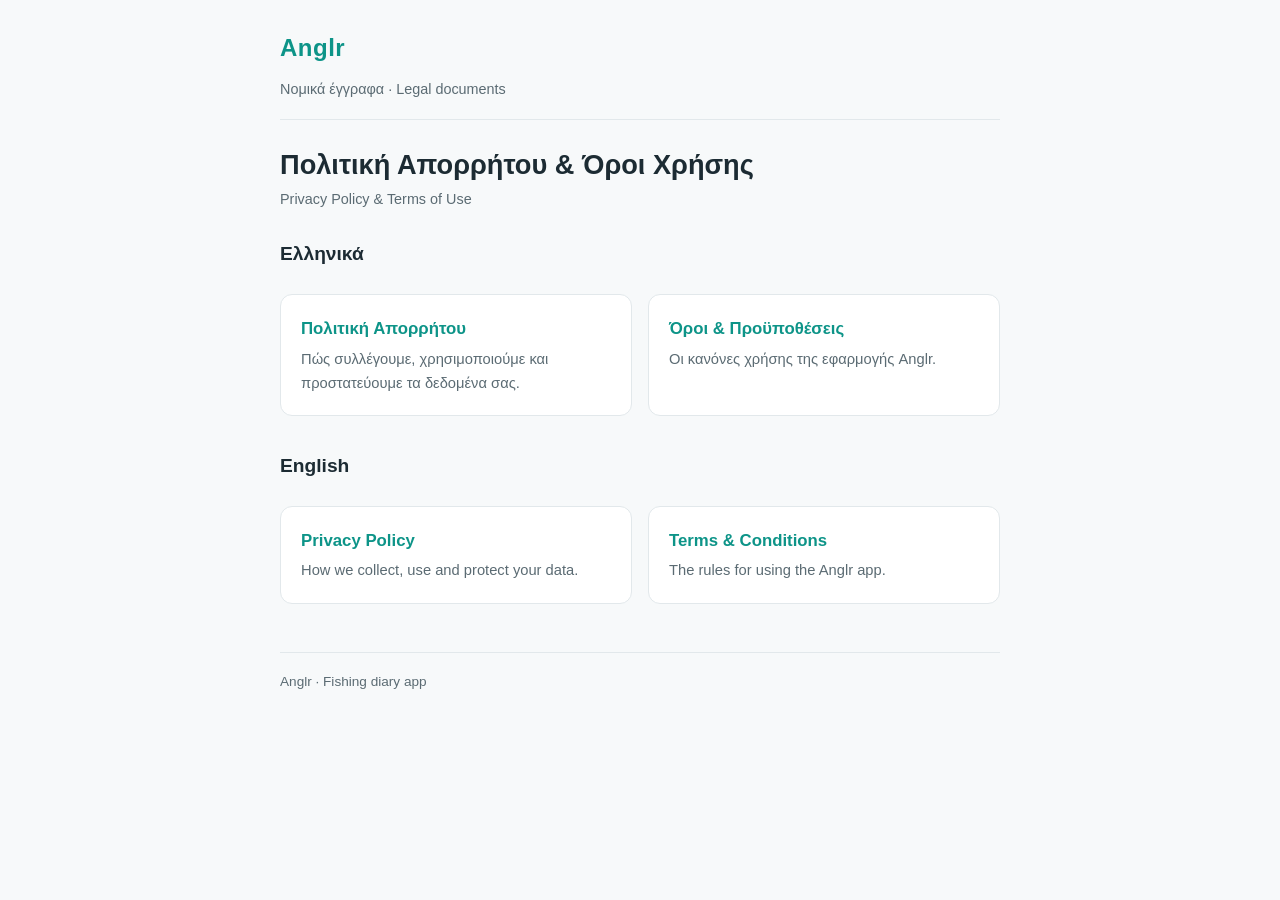
==== index.html @ d7c1d0d6 "Add Anglr legal documents (privacy + terms, EL/EN) Static GitHub Pages site with Privacy Policy and " ====
<!DOCTYPE html>
<html lang="el">
<head>
<meta charset="utf-8">
<meta name="viewport" content="width=device-width, initial-scale=1">
<title>Anglr — Νομικά έγγραφα / Legal</title>
<link rel="stylesheet" href="style.css">
</head>
<body>
<div class="wrap">
  <header class="site">
    <a class="brand" href="index.html">Anglr</a>
    <div class="langbar">Νομικά έγγραφα &middot; Legal documents</div>
  </header>

  <h1>Πολιτική Απορρήτου &amp; Όροι Χρήσης</h1>
  <p class="updated">Privacy Policy &amp; Terms of Use</p>

  <h2 style="margin-top:26px;">Ελληνικά</h2>
  <div class="card-grid">
    <a class="card" href="el/privacy.html">
      <div class="t">Πολιτική Απορρήτου</div>
      <div class="d">Πώς συλλέγουμε, χρησιμοποιούμε και προστατεύουμε τα δεδομένα σας.</div>
    </a>
    <a class="card" href="el/terms.html">
      <div class="t">Όροι &amp; Προϋποθέσεις</div>
      <div class="d">Οι κανόνες χρήσης της εφαρμογής Anglr.</div>
    </a>
  </div>

  <h2>English</h2>
  <div class="card-grid">
    <a class="card" href="en/privacy.html">
      <div class="t">Privacy Policy</div>
      <div class="d">How we collect, use and protect your data.</div>
    </a>
    <a class="card" href="en/terms.html">
      <div class="t">Terms &amp; Conditions</div>
      <div class="d">The rules for using the Anglr app.</div>
    </a>
  </div>

  <footer class="site">
    Anglr &middot; Fishing diary app
  </footer>
</div>
</body>
</html>
---- style.css ----
:root {
  --bg: #f7f9fa;
  --surface: #ffffff;
  --text: #1c2b33;
  --muted: #5b6b73;
  --border: #e2e8eb;
  --accent: #0d9488; /* Harbor teal */
  --accent-hover: #0b7d72;
  --maxw: 760px;
}

@media (prefers-color-scheme: dark) {
  :root {
    --bg: #0e1518;
    --surface: #16232a;
    --text: #e8eef0;
    --muted: #9fb1b8;
    --border: #24353d;
    --accent: #2dd4bf;
    --accent-hover: #5eead4;
  }
}

* { box-sizing: border-box; }

html { -webkit-text-size-adjust: 100%; }

body {
  margin: 0;
  background: var(--bg);
  color: var(--text);
  font-family: -apple-system, BlinkMacSystemFont, "Segoe UI", Roboto, Helvetica, Arial, sans-serif;
  line-height: 1.65;
  font-size: 17px;
}

.wrap {
  max-width: var(--maxw);
  margin: 0 auto;
  padding: 28px 20px 80px;
}

header.site {
  border-bottom: 1px solid var(--border);
  padding-bottom: 18px;
  margin-bottom: 28px;
}

.brand {
  font-size: 1.5rem;
  font-weight: 700;
  color: var(--accent);
  letter-spacing: 0.5px;
  text-decoration: none;
}

.langbar {
  margin-top: 10px;
  font-size: 0.9rem;
  color: var(--muted);
}

.langbar a { color: var(--accent); text-decoration: none; font-weight: 600; }
.langbar a:hover { text-decoration: underline; }
.langbar .sep { color: var(--border); margin: 0 8px; }

h1 { font-size: 1.7rem; line-height: 1.25; margin: 0 0 6px; }
h2 { font-size: 1.2rem; margin: 34px 0 10px; }
h3 { font-size: 1.02rem; margin: 22px 0 6px; }

.updated {
  color: var(--muted);
  font-size: 0.9rem;
  margin: 0 0 8px;
}

p, li { color: var(--text); }
ul { padding-left: 22px; }
li { margin: 5px 0; }

a { color: var(--accent); }
a:hover { color: var(--accent-hover); }

.card-grid {
  display: grid;
  grid-template-columns: 1fr 1fr;
  gap: 16px;
  margin-top: 24px;
}

@media (max-width: 560px) {
  .card-grid { grid-template-columns: 1fr; }
  body { font-size: 16px; }
}

.card {
  display: block;
  background: var(--surface);
  border: 1px solid var(--border);
  border-radius: 12px;
  padding: 20px;
  text-decoration: none;
  color: var(--text);
  transition: border-color 0.15s ease, transform 0.15s ease;
}
.card:hover { border-color: var(--accent); transform: translateY(-2px); }
.card .t { font-weight: 700; font-size: 1.05rem; margin-bottom: 4px; color: var(--accent); }
.card .d { color: var(--muted); font-size: 0.92rem; }

.note {
  background: var(--surface);
  border: 1px solid var(--border);
  border-left: 3px solid var(--accent);
  border-radius: 8px;
  padding: 12px 16px;
  margin: 18px 0;
  font-size: 0.95rem;
  color: var(--muted);
}

footer.site {
  border-top: 1px solid var(--border);
  margin-top: 48px;
  padding-top: 18px;
  font-size: 0.85rem;
  color: var(--muted);
}

.toc {
  background: var(--surface);
  border: 1px solid var(--border);
  border-radius: 10px;
  padding: 14px 18px;
  margin: 20px 0 28px;
  font-size: 0.94rem;
}
.toc ol { margin: 6px 0 0; padding-left: 22px; }
.toc a { text-decoration: none; }
.toc a:hover { text-decoration: underline; }
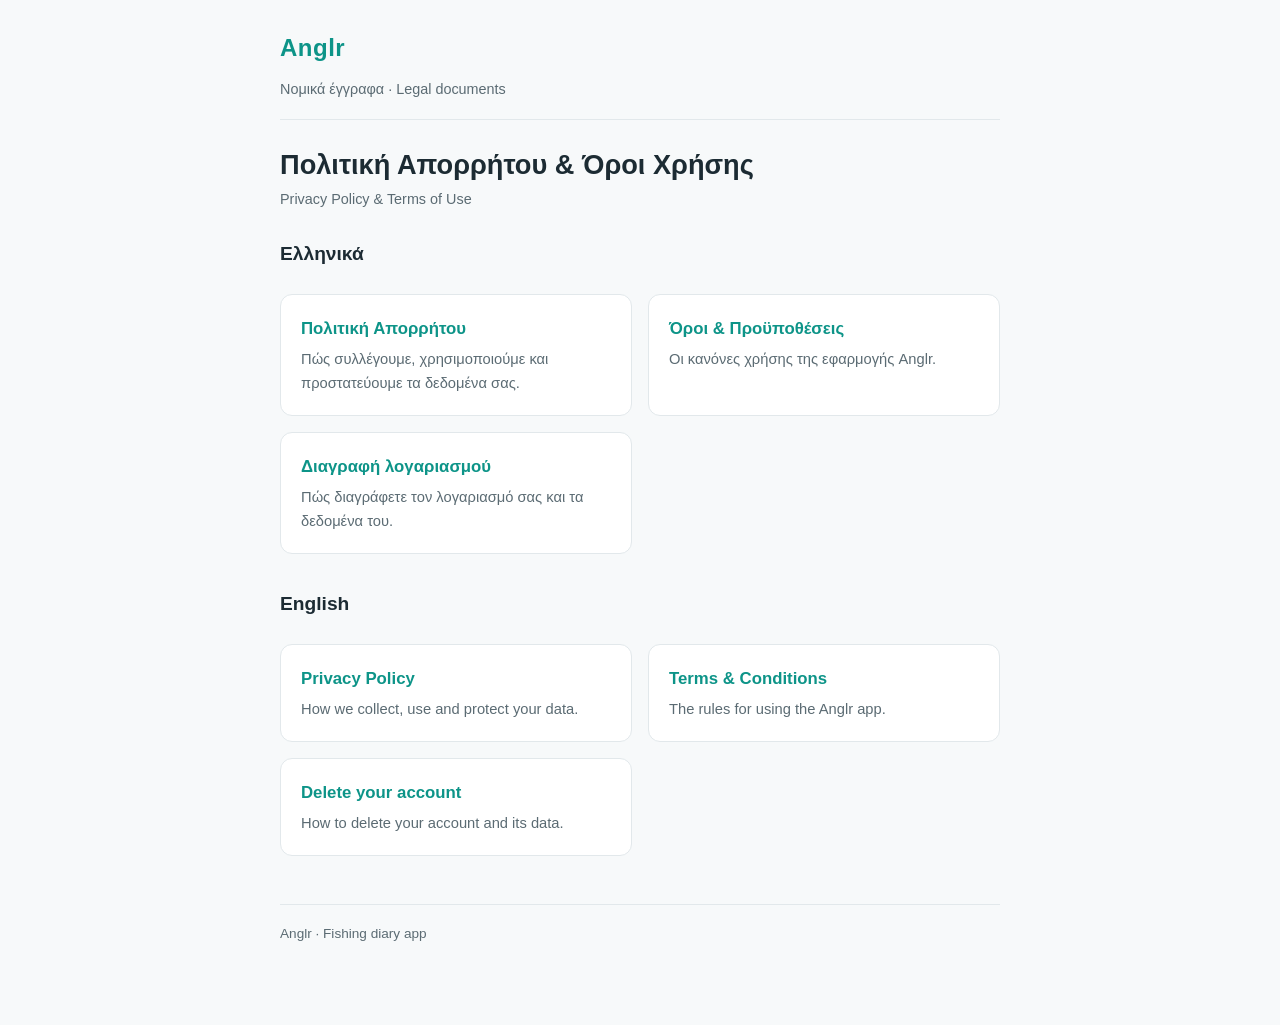
==== commit 2428f68b: "Updates on legal pages" ====
--- a/index.html
+++ b/index.html
@@ -26,6 +26,10 @@
       <div class="t">Όροι &amp; Προϋποθέσεις</div>
       <div class="d">Οι κανόνες χρήσης της εφαρμογής Anglr.</div>
     </a>
+    <a class="card" href="el/delete-account.html">
+      <div class="t">Διαγραφή λογαριασμού</div>
+      <div class="d">Πώς διαγράφετε τον λογαριασμό σας και τα δεδομένα του.</div>
+    </a>
   </div>
 
   <h2>English</h2>
@@ -38,6 +42,10 @@
       <div class="t">Terms &amp; Conditions</div>
       <div class="d">The rules for using the Anglr app.</div>
     </a>
+    <a class="card" href="en/delete-account.html">
+      <div class="t">Delete your account</div>
+      <div class="d">How to delete your account and its data.</div>
+    </a>
   </div>
 
   <footer class="site">
